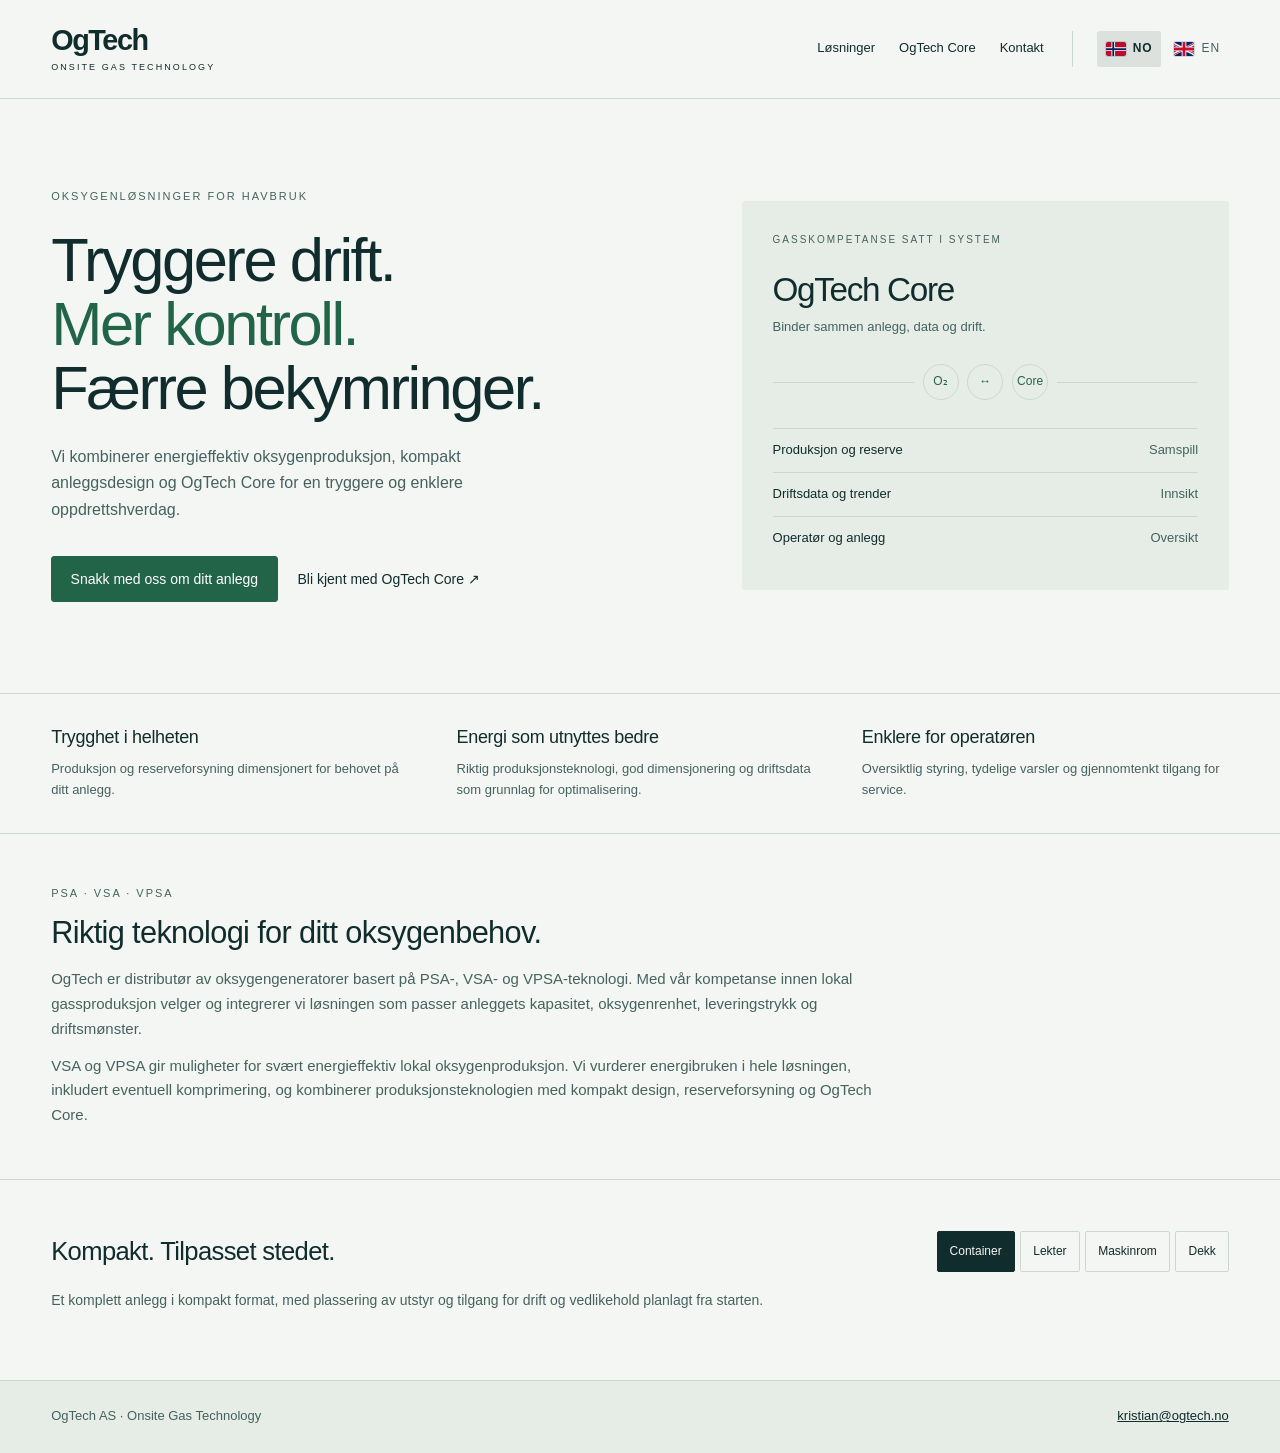
==== index.html @ 5bc32fa6 "Ferdig forside med norsk og engelsk versjon - Beholder kun forslaget «Trygg drift» og fjerner bla-fu" ====
<!DOCTYPE html>
<html lang="nb">
<head>
<meta charset="UTF-8">
<meta name="viewport" content="width=device-width, initial-scale=1">
<title>OgTech – Oksygenløsninger for havbruk</title>
<meta name="description" content="OgTech leverer energieffektiv oksygenproduksjon (PSA, VSA, VPSA), kompakte anlegg og OgTech Core for tryggere drift i havbruk.">
<link rel="alternate" hreflang="nb" href="https://ogtech.no/">
<link rel="alternate" hreflang="en" href="https://ogtech.no/en/">
<link rel="alternate" hreflang="x-default" href="https://ogtech.no/">
<link rel="icon" href="assets/favicon.svg" type="image/svg+xml">
<link rel="stylesheet" href="assets/style.css">
</head>
<body>
<header class="site-header">
 <div class="wrap">
  <a class="brand" href="index.html">OgTech<small>ONSITE GAS TECHNOLOGY</small></a>
  <div class="header-right">
   <nav class="menu" aria-label="Hovedmeny">
    <button type="button" class="menu-link" data-panel="solutions" aria-expanded="false">Løsninger</button>
    <button type="button" class="menu-link" data-panel="core" aria-expanded="false">OgTech Core</button>
    <button type="button" class="menu-link" data-panel="contact" aria-expanded="false">Kontakt</button>
   </nav>
   <nav class="lang" aria-label="Språk">
    <a href="index.html" hreflang="nb" lang="nb" aria-current="page" title="Norsk"><svg viewBox="0 0 22 16" preserveAspectRatio="none" aria-hidden="true"><rect width="22" height="16" fill="#ba0c2f"/><path d="M6 0h4v16H6zM0 6h22v4H0z" fill="#fff"/><path d="M7 0h2v16H7zM0 7h22v2H0z" fill="#00205b"/></svg>NO</a>
    <a href="en/index.html" hreflang="en" lang="en" title="English"><svg viewBox="0 0 60 30" preserveAspectRatio="xMidYMid slice" aria-hidden="true"><clipPath id="uk-t"><path d="M30 15h30v15zv15H0zH0V0zV0h30z"/></clipPath><path d="M0 0h60v30H0z" fill="#012169"/><path d="M0 0l60 30m0-30L0 30" stroke="#fff" stroke-width="6"/><path d="M0 0l60 30m0-30L0 30" clip-path="url(#uk-t)" stroke="#c8102e" stroke-width="4"/><path d="M30 0v30M0 15h60" stroke="#fff" stroke-width="10"/><path d="M30 0v30M0 15h60" stroke="#c8102e" stroke-width="6"/></svg>EN</a>
   </nav>
  </div>
 </div>
</header>

<section class="panel" id="panel-solutions" hidden aria-live="polite">
 <div class="wrap">
  <h2>Riktig teknologi. En gjennomtenkt helhet.</h2>
  <p>OgTech er distributør av oksygengeneratorer basert på PSA-, VSA- og VPSA-teknologi. Vi vurderer kapasitet, oksygenrenhet, leveringstrykk, driftsmønster og samlet energibruk for å finne riktig løsning. VSA og VPSA gir muligheter for svært energieffektiv lokal produksjon. Anlegget kan kombineres med flytende oksygen (LOX) for reserveforsyning og forbrukstopper.</p>
 </div>
</section>
<section class="panel" id="panel-core" hidden aria-live="polite">
 <div class="wrap">
  <h2>OgTech Core. Gasskompetanse satt i system.</h2>
  <p>OgTech Core utvikles for å samle styring, kommunikasjon og driftsdata i en oversiktlig løsning. Målet er bedre samspill i oksygensystemet, enklere operatørarbeid og et bedre grunnlag for å oppdage avvik og optimalisere driften.</p>
 </div>
</section>
<section class="panel" id="panel-contact" hidden aria-live="polite">
 <div class="wrap">
  <h2>La oss se på ditt anlegg.</h2>
  <p>Fortell oss om oksygenbehov, plassering og dagens løsning. Sammen finner vi et godt utgangspunkt for produksjon, styring og reserveforsyning.<br><a href="mailto:kristian@ogtech.no">kristian@ogtech.no</a></p>
 </div>
</section>

<main>
 <div class="wrap hero">
  <div>
   <p class="eyebrow">Oksygenløsninger for havbruk</p>
   <h1>Tryggere drift.<br><em>Mer kontroll.</em><br>Færre bekymringer.</h1>
   <p class="intro">Vi kombinerer energieffektiv oksygenproduksjon, kompakt anleggsdesign og OgTech Core for en tryggere og enklere oppdrettshverdag.</p>
   <div class="actions">
    <button type="button" class="btn-primary" data-panel="contact" aria-expanded="false">Snakk med oss om ditt anlegg</button>
    <button type="button" class="btn-secondary" data-panel="core" aria-expanded="false">Bli kjent med OgTech Core ↗</button>
   </div>
  </div>
  <div class="core" aria-label="Prinsippskisse av samspillet i OgTech Core">
   <p class="eyebrow">Gasskompetanse satt i system</p>
   <h2 class="core-name">OgTech Core</h2>
   <p class="core-sub">Binder sammen anlegg, data og drift.</p>
   <div class="connect" aria-hidden="true"><span>O₂</span><span>↔</span><span>Core</span></div>
   <ul class="core-list">
    <li><span>Produksjon og reserve</span><span>Samspill</span></li>
    <li><span>Driftsdata og trender</span><span>Innsikt</span></li>
    <li><span>Operatør og anlegg</span><span>Oversikt</span></li>
   </ul>
  </div>
 </div>

 <div class="principles">
  <div class="wrap">
   <section><h2>Trygghet i helheten</h2><p>Produksjon og reserveforsyning dimensjonert for behovet på ditt anlegg.</p></section>
   <section><h2>Energi som utnyttes bedre</h2><p>Riktig produksjonsteknologi, god dimensjonering og driftsdata som grunnlag for optimalisering.</p></section>
   <section><h2>Enklere for operatøren</h2><p>Oversiktlig styring, tydelige varsler og gjennomtenkt tilgang for service.</p></section>
  </div>
 </div>

 <section class="technology">
  <div class="wrap">
   <p class="eyebrow">PSA · VSA · VPSA</p>
   <h2>Riktig teknologi for ditt oksygenbehov.</h2>
   <p>OgTech er distributør av oksygengeneratorer basert på PSA-, VSA- og VPSA-teknologi. Med vår kompetanse innen lokal gassproduksjon velger og integrerer vi løsningen som passer anleggets kapasitet, oksygenrenhet, leveringstrykk og driftsmønster.</p>
   <p>VSA og VPSA gir muligheter for svært energieffektiv lokal oksygenproduksjon. Vi vurderer energibruken i hele løsningen, inkludert eventuell komprimering, og kombinerer produksjonsteknologien med kompakt design, reserveforsyning og OgTech Core.</p>
  </div>
 </section>

 <section class="install">
  <div class="wrap">
   <div class="install-head">
    <h2>Kompakt. Tilpasset stedet.</h2>
    <div class="install-nav" role="group" aria-label="Velg installasjon">
     <button type="button" class="choice" aria-pressed="true" data-install="container" data-text="Et komplett anlegg i kompakt format, med plassering av utstyr og tilgang for drift og vedlikehold planlagt fra starten.">Container</button>
     <button type="button" class="choice" aria-pressed="false" data-install="barge" data-text="Oksygenproduksjon og reserveforsyning tilpasset lekterens plass, øvrige systemer og praktiske driftsbehov.">Lekter</button>
     <button type="button" class="choice" aria-pressed="false" data-install="room" data-text="Et anlegg tilpasset maskinrommet, der utstyrsplassering, ventilasjon og servicetilgang inngår i designet.">Maskinrom</button>
     <button type="button" class="choice" aria-pressed="false" data-install="deck" data-text="Kompakt plassering på dekk, med utforming og beskyttelse tilpasset driftsmiljøet og behovet for enkel tilgang.">Dekk</button>
    </div>
   </div>
   <p class="install-copy" aria-live="polite">Et komplett anlegg i kompakt format, med plassering av utstyr og tilgang for drift og vedlikehold planlagt fra starten.</p>
  </div>
 </section>
</main>

<footer class="site-footer">
 <div class="wrap">
  <span>OgTech AS · Onsite Gas Technology</span>
  <a href="mailto:kristian@ogtech.no">kristian@ogtech.no</a>
 </div>
</footer>
<script src="assets/main.js"></script>
</body>
</html>
---- assets/style.css ----
:root{
  color-scheme:light dark;
  --paper:light-dark(#f4f6f3,#0d201f);
  --ink:light-dark(#102c2c,#e6efeb);
  --muted:light-dark(#45625f,#adc2bb);
  --line:light-dark(#cbd8d1,#38544e);
  --surface:light-dark(#e6ede7,#17312e);
  --accent:light-dark(#226448,#b6dba4);
  --on-accent:light-dark(#ffffff,#132819);
  --gutter:clamp(20px,4vw,56px);
  --max:1280px;
}
@media (min-width:1600px){html{font-size:17px}}
@media (min-width:2200px){html{font-size:18px}}

*{box-sizing:border-box}
html{-webkit-text-size-adjust:100%}
body{margin:0;background:var(--paper);color:var(--ink);font-family:Arial,Helvetica,sans-serif;line-height:1.6;overflow-x:hidden}
h1,h2,h3,p,ul{margin:0}
a{color:inherit}
button{font:inherit;cursor:pointer}
button:focus-visible,a:focus-visible{outline:2px solid #339cff;outline-offset:3px}
[hidden]{display:none!important}

.wrap{width:100%;max-width:var(--max);margin-inline:auto;padding-inline:var(--gutter)}

.eyebrow{font-size:.6875rem;text-transform:uppercase;letter-spacing:.125rem;color:var(--muted);line-height:1.6;margin-bottom:1.4rem}

/* Header */
.site-header{border-bottom:1px solid var(--line)}
.site-header .wrap{display:flex;align-items:center;justify-content:space-between;gap:1.5rem;padding-block:1.6rem}
.brand{font-size:1.8rem;font-weight:700;letter-spacing:-.09rem;line-height:1;text-decoration:none}
.brand small{display:block;font-size:.5625rem;letter-spacing:.13rem;font-weight:400;margin-top:.55rem;white-space:nowrap}
.header-right{display:flex;align-items:center;gap:1.75rem;flex-wrap:wrap}
.menu{display:flex;align-items:center;gap:1.5rem;flex-wrap:wrap}
.menu-link{border:0;background:transparent;color:var(--ink);font-size:.8125rem;padding:.5rem 0;min-height:44px}
.menu-link:hover,.menu-link[aria-expanded=true]{text-decoration:underline;text-underline-offset:5px}

.lang{display:flex;align-items:center;gap:.25rem;padding-left:1.5rem;border-left:1px solid var(--line)}
.lang a{display:flex;align-items:center;gap:.45rem;font-size:.75rem;letter-spacing:.06rem;text-decoration:none;padding:.4rem .55rem;border-radius:3px;min-height:36px;color:var(--muted)}
.lang a:hover{color:var(--ink);background:color-mix(in srgb,var(--ink) 8%,transparent)}
.lang a[aria-current=page]{color:var(--ink);font-weight:700;background:color-mix(in srgb,var(--ink) 10%,transparent)}
.lang svg{width:20px;height:14px;border-radius:2px;flex:none;box-shadow:0 0 0 1px color-mix(in srgb,var(--ink) 15%,transparent)}

/* Info panels opened from the menu */
.panel{background:var(--surface);border-bottom:1px solid var(--line)}
.panel .wrap{padding-block:1.75rem}
.panel h2{font-size:1.375rem;font-weight:500;letter-spacing:-.03rem;margin-bottom:.75rem}
.panel p{font-size:.9375rem;line-height:1.65;max-width:52rem;color:var(--muted)}
.panel a{color:var(--ink);font-weight:700}

/* Hero */
.hero{display:grid;grid-template-columns:1.3fr 1fr;gap:clamp(32px,4.5vw,72px);align-items:center;padding-block:clamp(40px,7vw,104px)}
h1{font-size:clamp(2.3rem,4.8vw,4rem);line-height:1.04;font-weight:500;letter-spacing:-.04em;margin-bottom:1.5rem}
h1 em{font-style:normal;color:var(--accent)}
.intro{font-size:1rem;line-height:1.65;max-width:32rem;color:var(--muted)}
.actions{display:flex;gap:1.25rem;align-items:center;flex-wrap:wrap;margin-top:2rem}
.btn-primary{border:1px solid var(--accent);background:var(--accent);color:var(--on-accent);font-size:.875rem;padding:.8rem 1.15rem;border-radius:3px;line-height:1.35;min-height:44px}
.btn-primary:hover{filter:brightness(.93)}
.btn-secondary{background:transparent;color:var(--ink);border:0;padding:.8rem 0;font-size:.875rem;min-height:44px;text-align:left}
.btn-secondary:hover{text-decoration:underline;text-underline-offset:5px}

.core{background:var(--surface);padding:clamp(22px,2.4vw,36px);border-radius:3px;min-width:0}
.core .eyebrow{font-size:.625rem;margin-bottom:1.5rem}
.core-name{font-size:clamp(1.75rem,2.6vw,2.4rem);letter-spacing:-.04em;font-weight:500;line-height:1.1;margin-bottom:.5rem}
.core-sub{font-size:.8125rem;color:var(--muted);line-height:1.5}
.connect{display:flex;align-items:center;gap:.55rem;margin:1.75rem 0;color:var(--accent)}
.connect::before,.connect::after{content:"";height:1px;background:var(--line);flex:1}
.connect span{font-size:.75rem;border:1px solid var(--line);border-radius:50%;width:2.25rem;height:2.25rem;display:grid;place-items:center}
.core-list{padding:0;list-style:none}
.core-list li{display:flex;gap:.75rem;justify-content:space-between;padding:.75rem 0;font-size:.8125rem;border-top:1px solid var(--line);line-height:1.45}
.core-list li span:last-child{color:var(--muted);text-align:right}

/* Principles */
.principles{border-block:1px solid var(--line)}
.principles .wrap{display:grid;grid-template-columns:repeat(3,1fr);gap:clamp(20px,3vw,48px);padding-block:2rem}
.principles h2{font-size:1.125rem;font-weight:500;line-height:1.25;margin-bottom:.6rem;letter-spacing:-.02rem}
.principles p{font-size:.8125rem;line-height:1.65;color:var(--muted)}

/* Technology */
.technology{border-bottom:1px solid var(--line)}
.technology .wrap{padding-block:clamp(28px,4vw,56px)}
.technology .eyebrow{margin-bottom:.75rem}
.technology h2{font-size:clamp(1.5rem,2.4vw,2rem);line-height:1.2;font-weight:500;letter-spacing:-.04rem;margin-bottom:1rem}
.technology p:not(.eyebrow){font-size:.9375rem;line-height:1.65;color:var(--muted);max-width:52rem;margin-bottom:.75rem}
.technology p:last-child{margin-bottom:0}

/* Installation */
.install .wrap{padding-block:clamp(28px,4vw,56px)}
.install-head{display:flex;justify-content:space-between;gap:1.1rem;align-items:center;flex-wrap:wrap;margin-bottom:1.1rem}
.install h2{font-size:clamp(1.375rem,2vw,1.75rem);letter-spacing:-.04rem;font-weight:500;line-height:1.2}
.install-nav{display:flex;gap:.35rem;flex-wrap:wrap}
.choice{font-size:.75rem;padding:.6rem .75rem;border:1px solid var(--line);border-radius:2px;background:transparent;color:var(--ink)}
.choice:hover{border-color:var(--ink)}
.choice[aria-pressed=true]{background:var(--ink);color:var(--paper);border-color:var(--ink)}
.install-copy{font-size:.875rem;color:var(--muted);line-height:1.6;max-width:46rem;min-height:2.8em}

/* Footer */
.site-footer{border-top:1px solid var(--line);background:var(--surface)}
.site-footer .wrap{display:flex;justify-content:space-between;gap:1rem;flex-wrap:wrap;padding-block:1.6rem;font-size:.8125rem;color:var(--muted)}
.site-footer a{color:var(--ink)}

@media (max-width:960px){
  .hero{grid-template-columns:1fr}
  .core{max-width:36rem}
}
@media (max-width:720px){
  .site-header .wrap{flex-direction:column;align-items:flex-start;gap:1rem;padding-block:1.4rem}
  .header-right{width:100%;justify-content:space-between;gap:.75rem}
  .menu{gap:1.1rem}
  .lang{padding-left:0;border-left:0;margin-left:-.55rem}
  .principles .wrap{grid-template-columns:1fr;gap:1.25rem}
  h1{letter-spacing:-.03em}
}
@media (pointer:coarse){.choice{min-height:44px}}
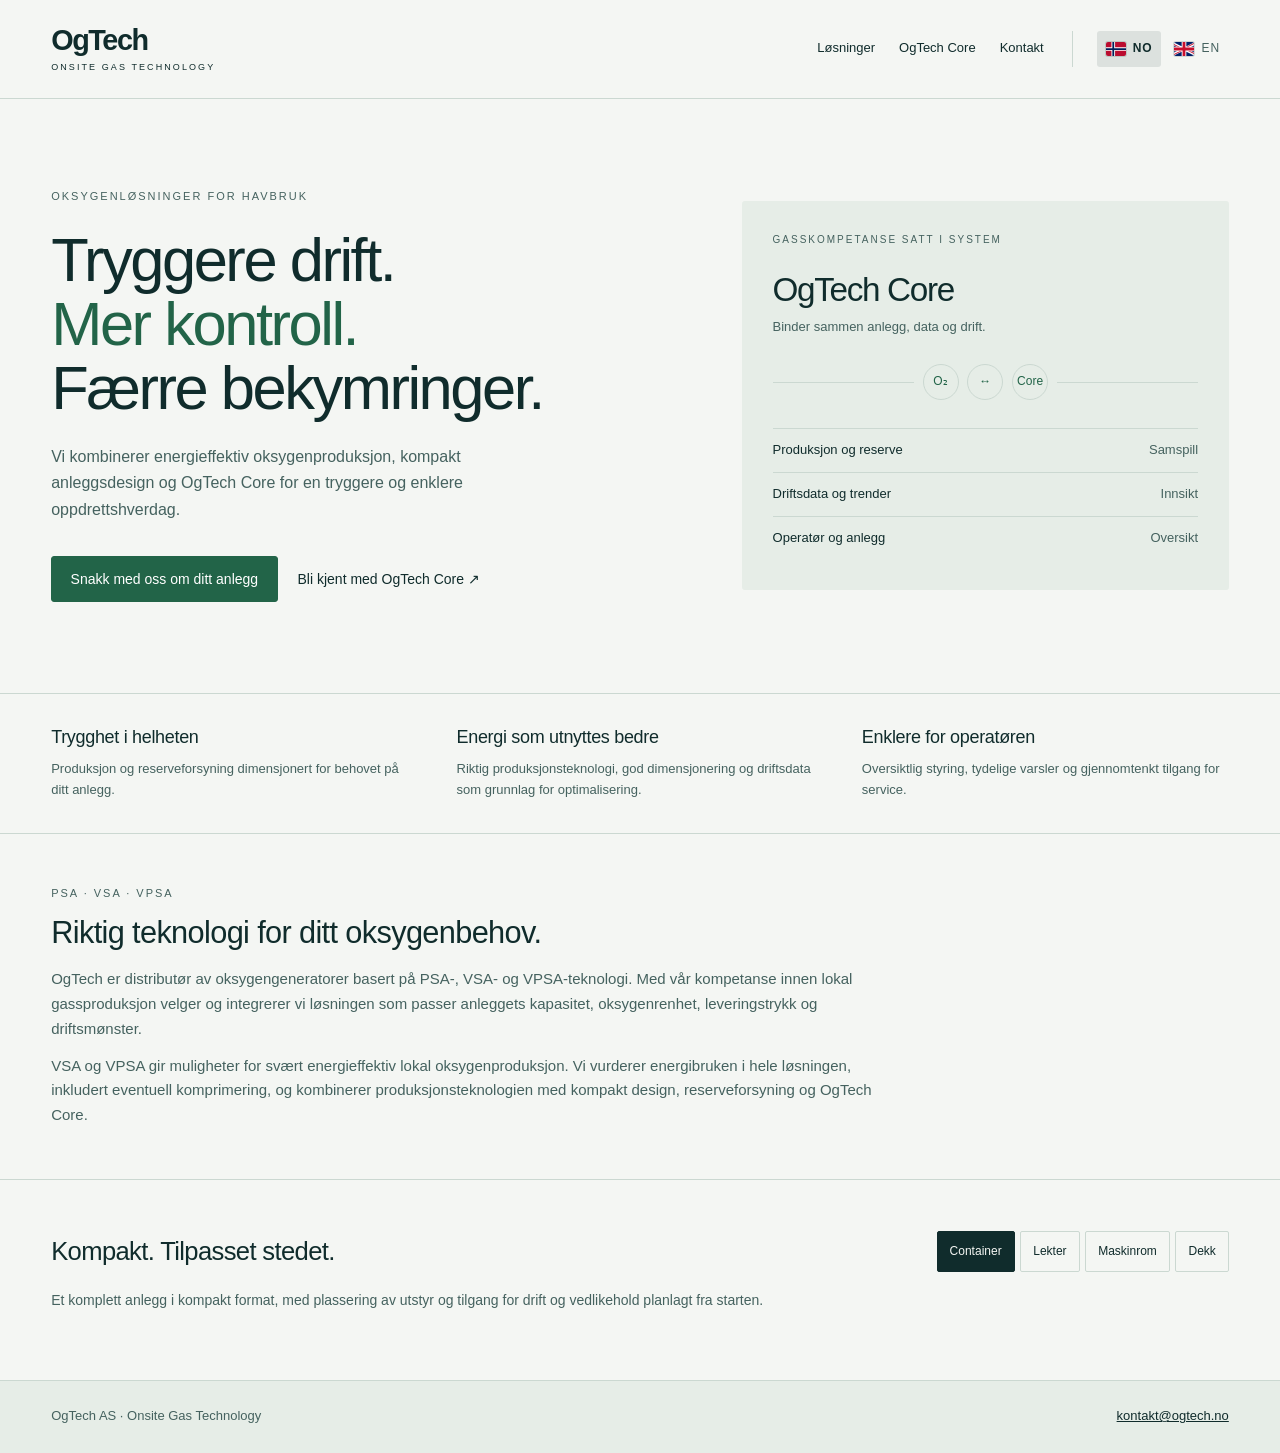
==== commit b9786751: "Bruk kontakt@ og contact@ som kontaktadresse Norsk side viser kontakt@ogtech.no, engelsk side contac" ====
--- a/index.html
+++ b/index.html
@@ -4,10 +4,8 @@
 <meta charset="UTF-8">
 <meta name="viewport" content="width=device-width, initial-scale=1">
 <title>OgTech – Oksygenløsninger for havbruk</title>
+<meta name="robots" content="noindex">
 <meta name="description" content="OgTech leverer energieffektiv oksygenproduksjon (PSA, VSA, VPSA), kompakte anlegg og OgTech Core for tryggere drift i havbruk.">
-<link rel="alternate" hreflang="nb" href="https://ogtech.no/">
-<link rel="alternate" hreflang="en" href="https://ogtech.no/en/">
-<link rel="alternate" hreflang="x-default" href="https://ogtech.no/">
 <link rel="icon" href="assets/favicon.svg" type="image/svg+xml">
 <link rel="stylesheet" href="assets/style.css">
 </head>
@@ -44,7 +42,7 @@
 <section class="panel" id="panel-contact" hidden aria-live="polite">
  <div class="wrap">
   <h2>La oss se på ditt anlegg.</h2>
-  <p>Fortell oss om oksygenbehov, plassering og dagens løsning. Sammen finner vi et godt utgangspunkt for produksjon, styring og reserveforsyning.<br><a href="mailto:kristian@ogtech.no">kristian@ogtech.no</a></p>
+  <p>Fortell oss om oksygenbehov, plassering og dagens løsning. Sammen finner vi et godt utgangspunkt for produksjon, styring og reserveforsyning.<br><a href="mailto:kontakt@ogtech.no">kontakt@ogtech.no</a></p>
  </div>
 </section>
 
@@ -108,7 +106,7 @@
 <footer class="site-footer">
  <div class="wrap">
   <span>OgTech AS · Onsite Gas Technology</span>
-  <a href="mailto:kristian@ogtech.no">kristian@ogtech.no</a>
+  <a href="mailto:kontakt@ogtech.no">kontakt@ogtech.no</a>
  </div>
 </footer>
 <script src="assets/main.js"></script>
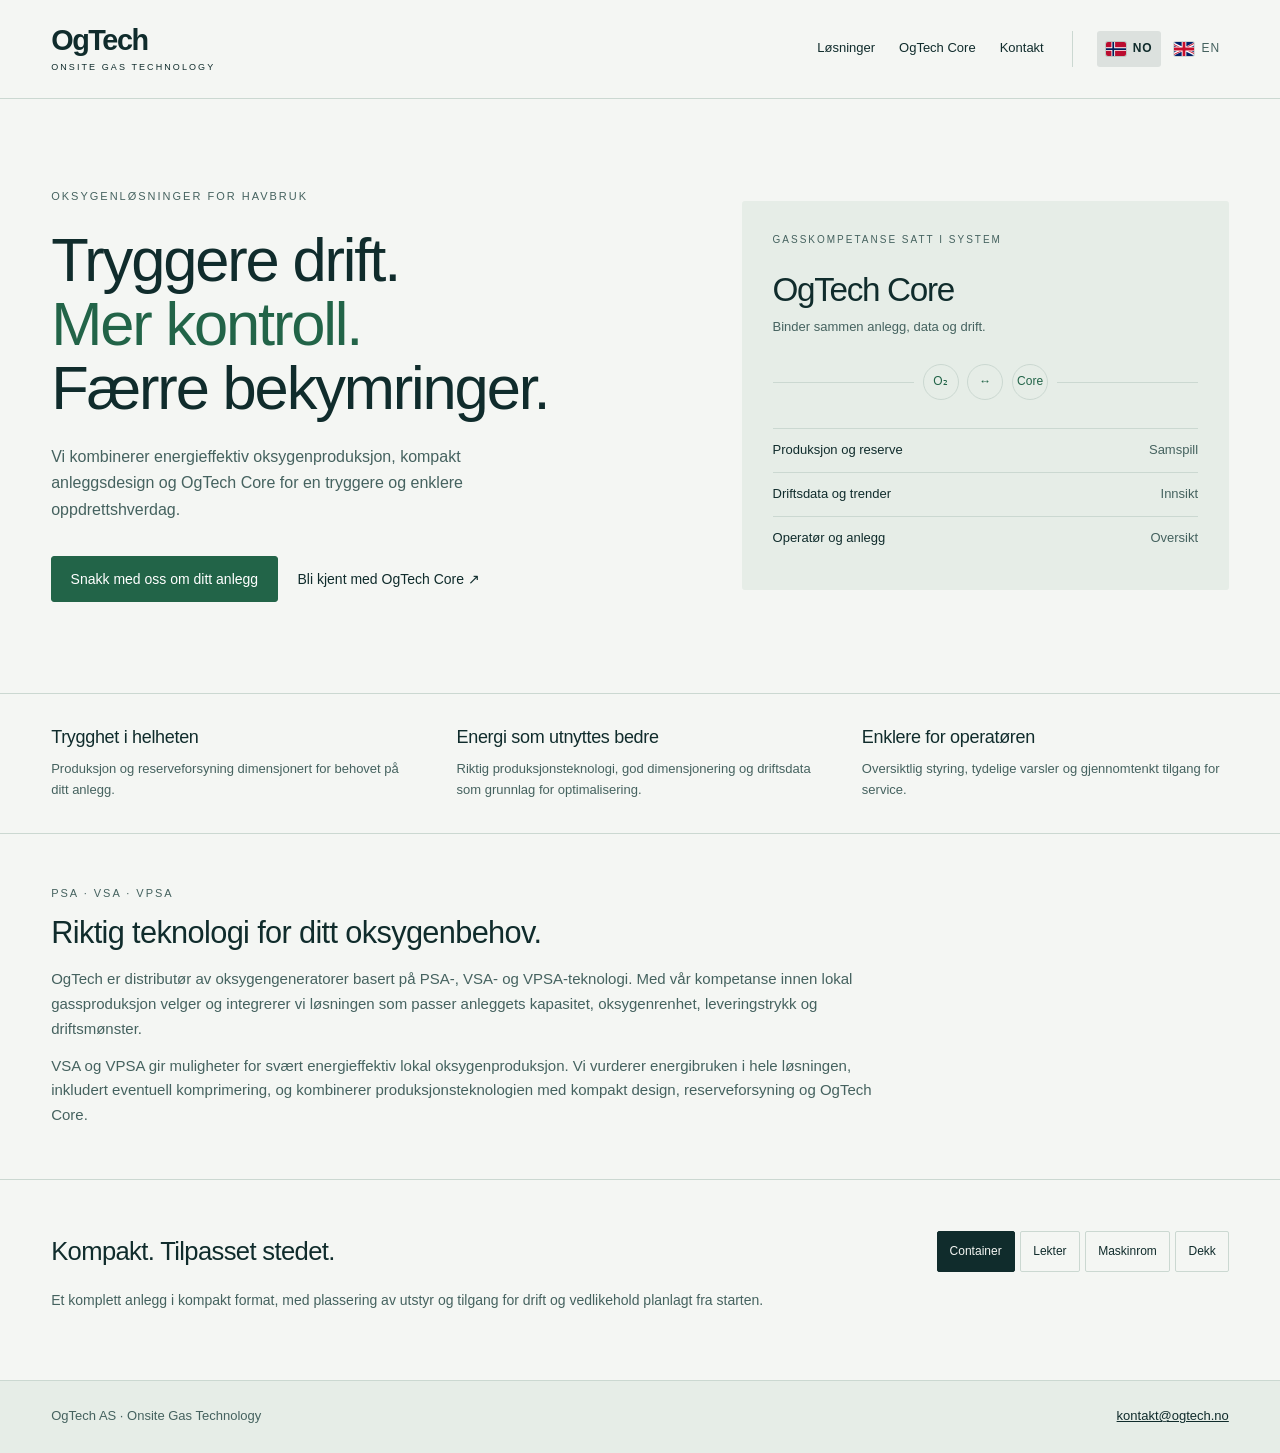
==== commit efe161d9: "Bytt til fonten Schibsted Grotesk Erstatter Arial med Schibsted Grotesk, en norsk grotesk tegnet for" ====
--- a/index.html
+++ b/index.html
@@ -7,6 +7,7 @@
 <meta name="robots" content="noindex">
 <meta name="description" content="OgTech leverer energieffektiv oksygenproduksjon (PSA, VSA, VPSA), kompakte anlegg og OgTech Core for tryggere drift i havbruk.">
 <link rel="icon" href="assets/favicon.svg" type="image/svg+xml">
+<link rel="preload" href="assets/fonts/schibsted-grotesk-latin-wght-normal.woff2" as="font" type="font/woff2" crossorigin>
 <link rel="stylesheet" href="assets/style.css">
 </head>
 <body>
--- a/assets/style.css
+++ b/assets/style.css
@@ -1,3 +1,7 @@
+/* Schibsted Grotesk (SIL OFL 1.1), self-hosted – see assets/fonts/OFL.txt */
+@font-face{font-family:"Schibsted Grotesk";font-style:normal;font-weight:400 900;font-display:swap;src:url(fonts/schibsted-grotesk-latin-wght-normal.woff2) format("woff2");unicode-range:U+0000-00FF,U+0131,U+0152-0153,U+02BB-02BC,U+02C6,U+02DA,U+02DC,U+0304,U+0308,U+0329,U+2000-206F,U+20AC,U+2122,U+2191,U+2193,U+2212,U+2215,U+FEFF,U+FFFD}
+@font-face{font-family:"Schibsted Grotesk";font-style:normal;font-weight:400 900;font-display:swap;src:url(fonts/schibsted-grotesk-latin-ext-wght-normal.woff2) format("woff2");unicode-range:U+0100-02BA,U+02BD-02C5,U+02C7-02CC,U+02CE-02D7,U+02DD-02FF,U+0304,U+0308,U+0329,U+1D00-1DBF,U+1E00-1E9F,U+1EF2-1EFF,U+2020,U+20A0-20AB,U+20AD-20C0,U+2113,U+2C60-2C7F,U+A720-A7FF}
+
 :root{
   color-scheme:light dark;
   --paper:light-dark(#f4f6f3,#0d201f);
@@ -15,7 +19,7 @@
 
 *{box-sizing:border-box}
 html{-webkit-text-size-adjust:100%}
-body{margin:0;background:var(--paper);color:var(--ink);font-family:Arial,Helvetica,sans-serif;line-height:1.6;overflow-x:hidden}
+body{margin:0;background:var(--paper);color:var(--ink);font-family:"Schibsted Grotesk",Arial,Helvetica,sans-serif;line-height:1.6;overflow-x:hidden}
 h1,h2,h3,p,ul{margin:0}
 a{color:inherit}
 button{font:inherit;cursor:pointer}
@@ -51,7 +55,7 @@
 
 /* Hero */
 .hero{display:grid;grid-template-columns:1.3fr 1fr;gap:clamp(32px,4.5vw,72px);align-items:center;padding-block:clamp(40px,7vw,104px)}
-h1{font-size:clamp(2.3rem,4.8vw,4rem);line-height:1.04;font-weight:500;letter-spacing:-.04em;margin-bottom:1.5rem}
+h1{font-size:clamp(2.3rem,4.8vw,4rem);line-height:1.04;font-weight:500;letter-spacing:-.035em;margin-bottom:1.5rem}
 h1 em{font-style:normal;color:var(--accent)}
 .intro{font-size:1rem;line-height:1.65;max-width:32rem;color:var(--muted)}
 .actions{display:flex;gap:1.25rem;align-items:center;flex-wrap:wrap;margin-top:2rem}
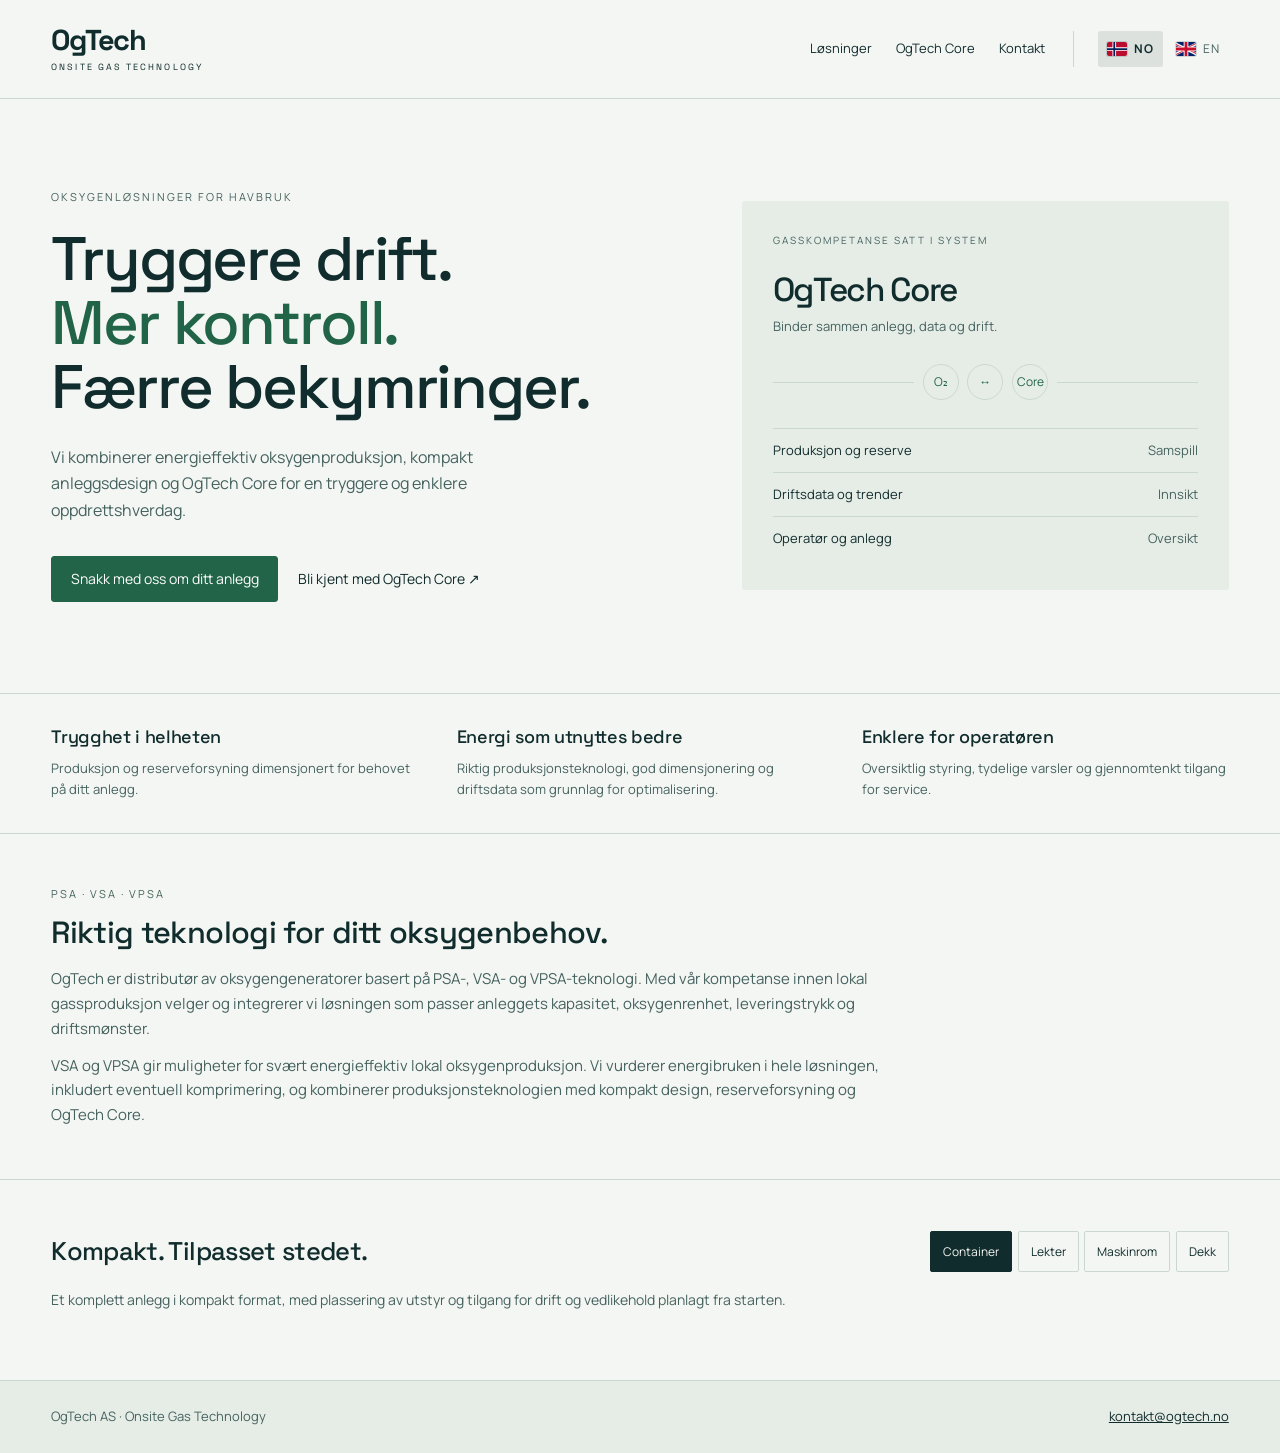
==== commit 553a252b: "Bruk Manrope og Space Grotesk Samme fonter som i det andre prosjektet: Manrope til brødtekst, knappe" ====
--- a/index.html
+++ b/index.html
@@ -7,7 +7,8 @@
 <meta name="robots" content="noindex">
 <meta name="description" content="OgTech leverer energieffektiv oksygenproduksjon (PSA, VSA, VPSA), kompakte anlegg og OgTech Core for tryggere drift i havbruk.">
 <link rel="icon" href="assets/favicon.svg" type="image/svg+xml">
-<link rel="preload" href="assets/fonts/schibsted-grotesk-latin-wght-normal.woff2" as="font" type="font/woff2" crossorigin>
+<link rel="preload" href="assets/fonts/manrope-latin-wght-normal.woff2" as="font" type="font/woff2" crossorigin>
+<link rel="preload" href="assets/fonts/space-grotesk-latin-wght-normal.woff2" as="font" type="font/woff2" crossorigin>
 <link rel="stylesheet" href="assets/style.css">
 </head>
 <body>
--- a/assets/style.css
+++ b/assets/style.css
@@ -1,6 +1,9 @@
-/* Schibsted Grotesk (SIL OFL 1.1), self-hosted – see assets/fonts/OFL.txt */
-@font-face{font-family:"Schibsted Grotesk";font-style:normal;font-weight:400 900;font-display:swap;src:url(fonts/schibsted-grotesk-latin-wght-normal.woff2) format("woff2");unicode-range:U+0000-00FF,U+0131,U+0152-0153,U+02BB-02BC,U+02C6,U+02DA,U+02DC,U+0304,U+0308,U+0329,U+2000-206F,U+20AC,U+2122,U+2191,U+2193,U+2212,U+2215,U+FEFF,U+FFFD}
-@font-face{font-family:"Schibsted Grotesk";font-style:normal;font-weight:400 900;font-display:swap;src:url(fonts/schibsted-grotesk-latin-ext-wght-normal.woff2) format("woff2");unicode-range:U+0100-02BA,U+02BD-02C5,U+02C7-02CC,U+02CE-02D7,U+02DD-02FF,U+0304,U+0308,U+0329,U+1D00-1DBF,U+1E00-1E9F,U+1EF2-1EFF,U+2020,U+20A0-20AB,U+20AD-20C0,U+2113,U+2C60-2C7F,U+A720-A7FF}
+/* Fonts (SIL OFL 1.1), self-hosted – see assets/fonts/OFL-*.txt
+   Manrope: body text, buttons, menus. Space Grotesk: headings and large numbers. */
+@font-face{font-family:"Manrope";font-style:normal;font-weight:200 800;font-display:swap;src:url(fonts/manrope-latin-wght-normal.woff2) format("woff2");unicode-range:U+0000-00FF,U+0131,U+0152-0153,U+02BB-02BC,U+02C6,U+02DA,U+02DC,U+0304,U+0308,U+0329,U+2000-206F,U+20AC,U+2122,U+2191,U+2193,U+2212,U+2215,U+FEFF,U+FFFD}
+@font-face{font-family:"Manrope";font-style:normal;font-weight:200 800;font-display:swap;src:url(fonts/manrope-latin-ext-wght-normal.woff2) format("woff2");unicode-range:U+0100-02BA,U+02BD-02C5,U+02C7-02CC,U+02CE-02D7,U+02DD-02FF,U+0304,U+0308,U+0329,U+1D00-1DBF,U+1E00-1E9F,U+1EF2-1EFF,U+2020,U+20A0-20AB,U+20AD-20C0,U+2113,U+2C60-2C7F,U+A720-A7FF}
+@font-face{font-family:"Space Grotesk";font-style:normal;font-weight:300 700;font-display:swap;src:url(fonts/space-grotesk-latin-wght-normal.woff2) format("woff2");unicode-range:U+0000-00FF,U+0131,U+0152-0153,U+02BB-02BC,U+02C6,U+02DA,U+02DC,U+0304,U+0308,U+0329,U+2000-206F,U+20AC,U+2122,U+2191,U+2193,U+2212,U+2215,U+FEFF,U+FFFD}
+@font-face{font-family:"Space Grotesk";font-style:normal;font-weight:300 700;font-display:swap;src:url(fonts/space-grotesk-latin-ext-wght-normal.woff2) format("woff2");unicode-range:U+0100-02BA,U+02BD-02C5,U+02C7-02CC,U+02CE-02D7,U+02DD-02FF,U+0304,U+0308,U+0329,U+1D00-1DBF,U+1E00-1E9F,U+1EF2-1EFF,U+2020,U+20A0-20AB,U+20AD-20C0,U+2113,U+2C60-2C7F,U+A720-A7FF}
 
 :root{
   color-scheme:light dark;
@@ -13,14 +16,17 @@
   --on-accent:light-dark(#ffffff,#132819);
   --gutter:clamp(20px,4vw,56px);
   --max:1280px;
+  --font-body:"Manrope",Arial,Helvetica,sans-serif;
+  --font-heading:"Space Grotesk",Arial,Helvetica,sans-serif;
 }
 @media (min-width:1600px){html{font-size:17px}}
 @media (min-width:2200px){html{font-size:18px}}
 
 *{box-sizing:border-box}
 html{-webkit-text-size-adjust:100%}
-body{margin:0;background:var(--paper);color:var(--ink);font-family:"Schibsted Grotesk",Arial,Helvetica,sans-serif;line-height:1.6;overflow-x:hidden}
+body{margin:0;background:var(--paper);color:var(--ink);font-family:var(--font-body);line-height:1.6;overflow-x:hidden}
 h1,h2,h3,p,ul{margin:0}
+h1,h2,h3,.brand{font-family:var(--font-heading)}
 a{color:inherit}
 button{font:inherit;cursor:pointer}
 button:focus-visible,a:focus-visible{outline:2px solid #339cff;outline-offset:3px}
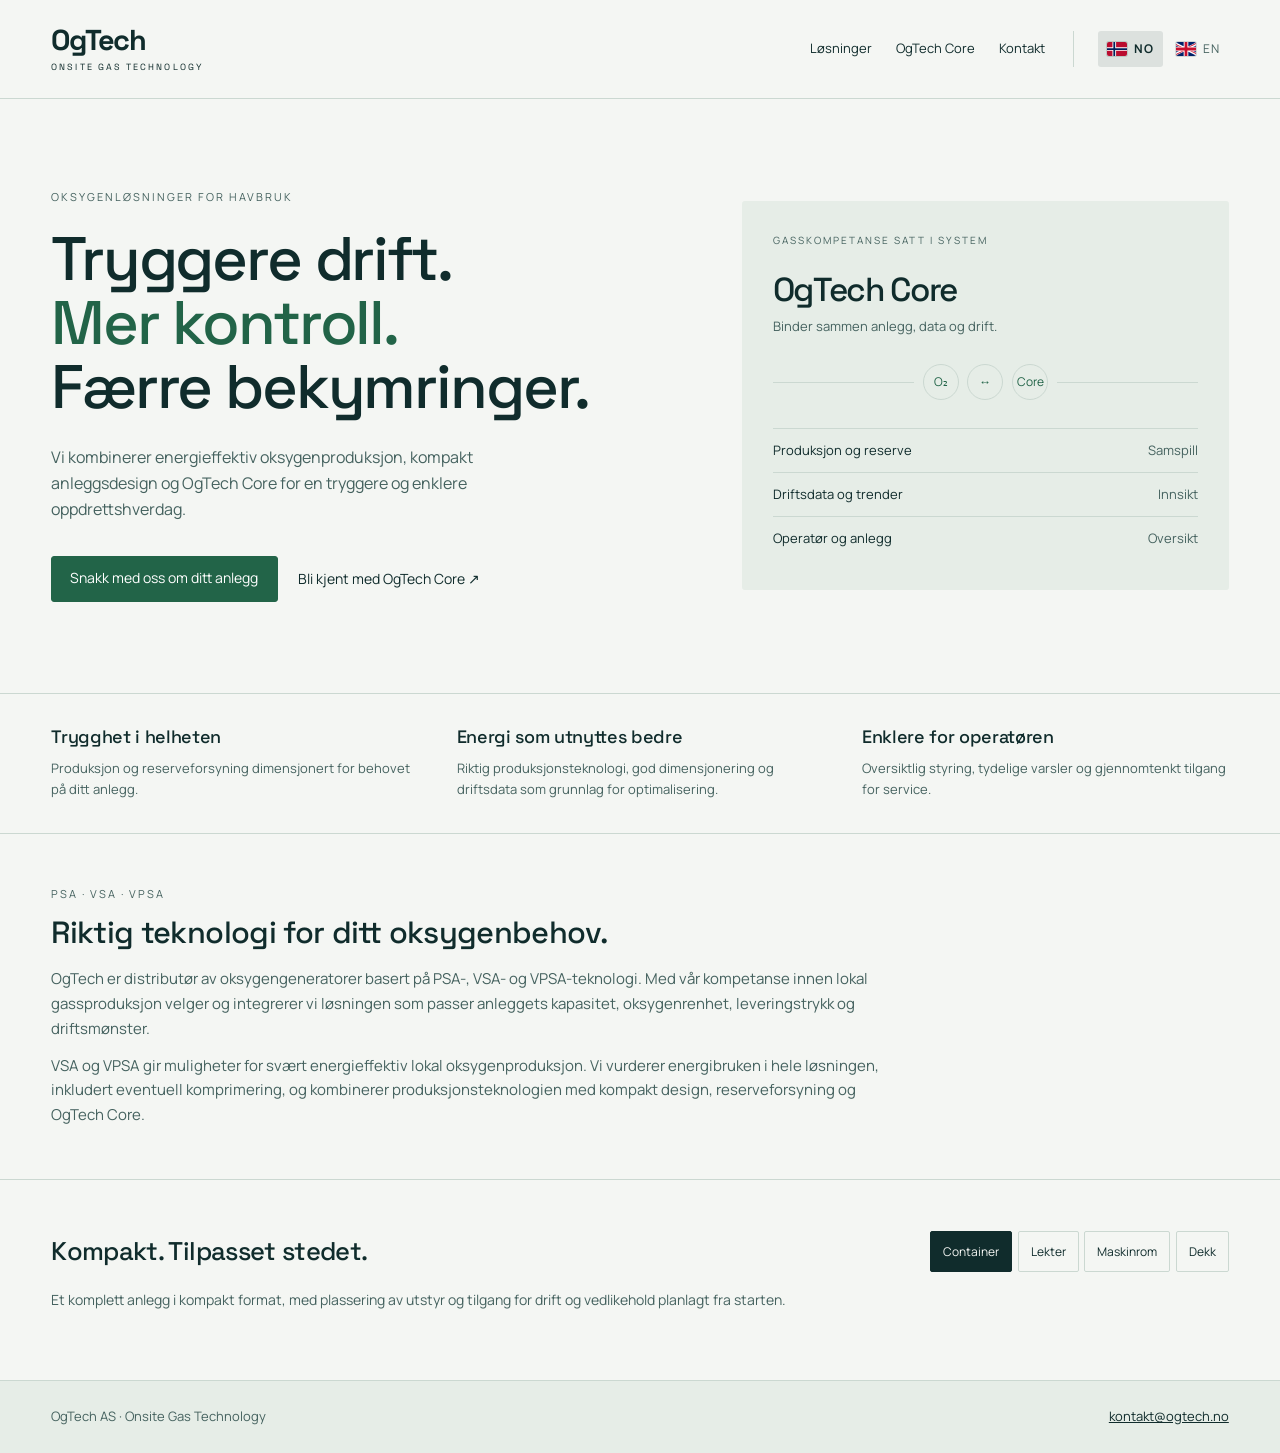
==== commit 0223c50a: "Hold «Færre bekymringer.» på én linje Overskriftens skriftstørrelse følger nå bredden på tekstkolonn" ====
--- a/index.html
+++ b/index.html
@@ -50,7 +50,7 @@
 
 <main>
  <div class="wrap hero">
-  <div>
+  <div class="hero-text">
    <p class="eyebrow">Oksygenløsninger for havbruk</p>
    <h1>Tryggere drift.<br><em>Mer kontroll.</em><br>Færre bekymringer.</h1>
    <p class="intro">Vi kombinerer energieffektiv oksygenproduksjon, kompakt anleggsdesign og OgTech Core for en tryggere og enklere oppdrettshverdag.</p>
--- a/assets/style.css
+++ b/assets/style.css
@@ -61,7 +61,9 @@
 
 /* Hero */
 .hero{display:grid;grid-template-columns:1.3fr 1fr;gap:clamp(32px,4.5vw,72px);align-items:center;padding-block:clamp(40px,7vw,104px)}
-h1{font-size:clamp(2.3rem,4.8vw,4rem);line-height:1.04;font-weight:500;letter-spacing:-.035em;margin-bottom:1.5rem}
+/* Font size follows the text column so each headline line («Færre bekymringer.») fits on one line */
+.hero-text{container-type:inline-size;min-width:0}
+h1{font-size:min(clamp(2.3rem,4.8vw,4rem),10.4cqi);line-height:1.04;font-weight:500;letter-spacing:-.035em;margin-bottom:1.5rem}
 h1 em{font-style:normal;color:var(--accent)}
 .intro{font-size:1rem;line-height:1.65;max-width:32rem;color:var(--muted)}
 .actions{display:flex;gap:1.25rem;align-items:center;flex-wrap:wrap;margin-top:2rem}
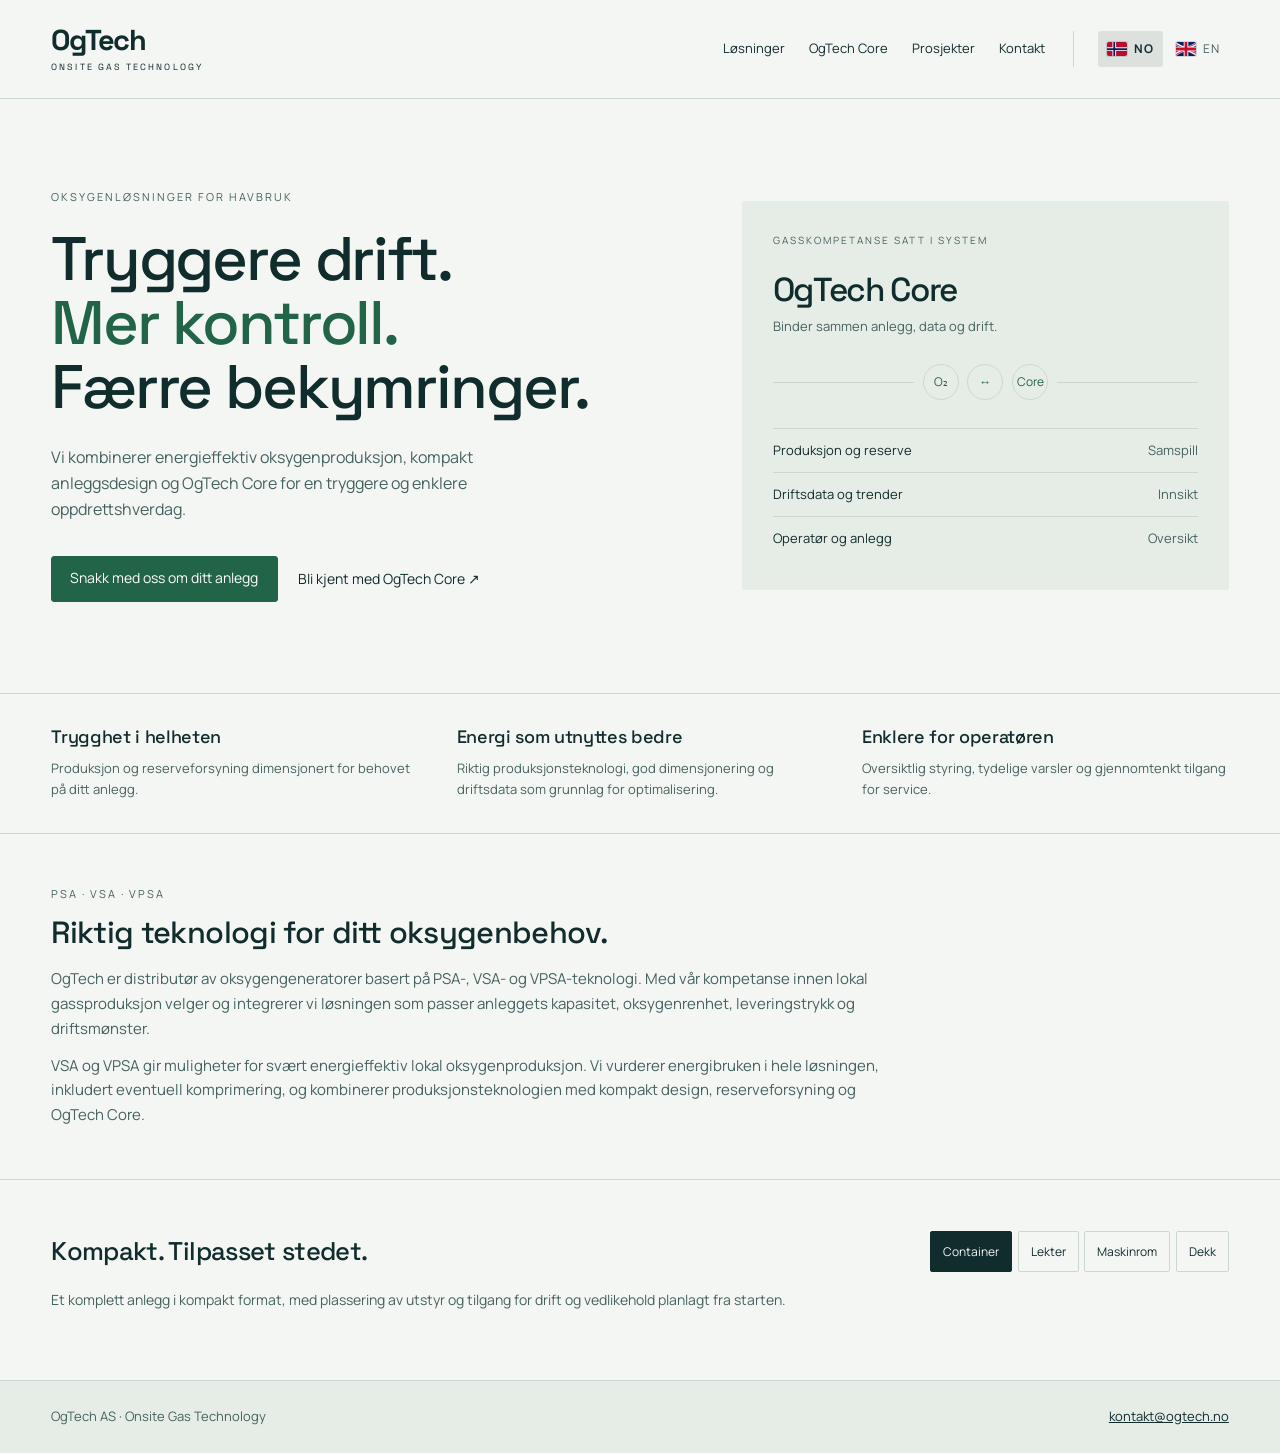
==== commit cd23493d: "Legg til Prosjekter-side med leveransen til Erko - Ny side prosjekter/index.html (norsk) og en/proje" ====
--- a/index.html
+++ b/index.html
@@ -19,6 +19,7 @@
    <nav class="menu" aria-label="Hovedmeny">
     <button type="button" class="menu-link" data-panel="solutions" aria-expanded="false">Løsninger</button>
     <button type="button" class="menu-link" data-panel="core" aria-expanded="false">OgTech Core</button>
+    <a class="menu-link" href="prosjekter/index.html">Prosjekter</a>
     <button type="button" class="menu-link" data-panel="contact" aria-expanded="false">Kontakt</button>
    </nav>
    <nav class="lang" aria-label="Språk">
--- a/assets/style.css
+++ b/assets/style.css
@@ -43,8 +43,8 @@
 .brand small{display:block;font-size:.5625rem;letter-spacing:.13rem;font-weight:400;margin-top:.55rem;white-space:nowrap}
 .header-right{display:flex;align-items:center;gap:1.75rem;flex-wrap:wrap}
 .menu{display:flex;align-items:center;gap:1.5rem;flex-wrap:wrap}
-.menu-link{border:0;background:transparent;color:var(--ink);font-size:.8125rem;padding:.5rem 0;min-height:44px}
-.menu-link:hover,.menu-link[aria-expanded=true]{text-decoration:underline;text-underline-offset:5px}
+.menu-link{display:inline-flex;align-items:center;border:0;background:transparent;color:var(--ink);font-size:.8125rem;padding:.5rem 0;min-height:44px;text-decoration:none}
+.menu-link:hover,.menu-link[aria-expanded=true],.menu-link[aria-current=page]{text-decoration:underline;text-underline-offset:5px}
 
 .lang{display:flex;align-items:center;gap:.25rem;padding-left:1.5rem;border-left:1px solid var(--line)}
 .lang a{display:flex;align-items:center;gap:.45rem;font-size:.75rem;letter-spacing:.06rem;text-decoration:none;padding:.4rem .55rem;border-radius:3px;min-height:36px;color:var(--muted)}
@@ -107,6 +107,29 @@
 .choice[aria-pressed=true]{background:var(--ink);color:var(--paper);border-color:var(--ink)}
 .install-copy{font-size:.875rem;color:var(--muted);line-height:1.6;max-width:46rem;min-height:2.8em}
 
+/* Projects page */
+.page-hero{padding-block:clamp(36px,5vw,80px) clamp(24px,3vw,48px)}
+.page-hero .intro{margin-top:-.25rem}
+.project{border-top:1px solid var(--line)}
+.project .wrap{display:grid;grid-template-columns:minmax(0,5fr) minmax(0,7fr);gap:clamp(24px,4vw,64px);align-items:start;padding-block:clamp(32px,5vw,72px)}
+.project figure{margin:0}
+.project img{display:block;width:100%;height:auto;border-radius:3px;background:var(--surface)}
+.tags{display:flex;gap:.4rem;flex-wrap:wrap;margin-bottom:1.1rem}
+.tag{display:inline-flex;align-items:center;gap:.4rem;font-size:.6875rem;letter-spacing:.08rem;text-transform:uppercase;padding:.3rem .6rem;border:1px solid var(--line);border-radius:2px;color:var(--muted)}
+.tag-live{border-color:var(--accent);color:var(--accent)}
+.tag-live::before{content:"";width:.45rem;height:.45rem;border-radius:50%;background:currentColor}
+.project h2{font-size:clamp(1.6rem,2.8vw,2.4rem);font-weight:500;letter-spacing:-.03em;line-height:1.1;margin-bottom:1rem}
+.project p{font-size:.9375rem;line-height:1.65;color:var(--muted);max-width:40rem;margin-bottom:.75rem}
+.project .lead{font-size:1.0625rem;color:var(--ink)}
+.facts{display:grid;grid-template-columns:repeat(2,minmax(0,1fr));column-gap:2rem;margin:1.75rem 0 0;border-top:1px solid var(--line);max-width:40rem}
+.facts div{padding:.75rem 0;border-bottom:1px solid var(--line)}
+.facts dt{font-size:.6875rem;letter-spacing:.1rem;text-transform:uppercase;color:var(--muted)}
+.facts dd{margin:.15rem 0 0;font-size:.9375rem}
+.cta{border-top:1px solid var(--line);background:var(--surface)}
+.cta .wrap{display:flex;justify-content:space-between;align-items:center;gap:1rem 2rem;flex-wrap:wrap;padding-block:2.25rem}
+.cta h2{font-size:clamp(1.25rem,2vw,1.6rem);font-weight:500;letter-spacing:-.02em}
+a.btn-primary{display:inline-flex;align-items:center;text-decoration:none}
+
 /* Footer */
 .site-footer{border-top:1px solid var(--line);background:var(--surface)}
 .site-footer .wrap{display:flex;justify-content:space-between;gap:1rem;flex-wrap:wrap;padding-block:1.6rem;font-size:.8125rem;color:var(--muted)}
@@ -124,4 +147,9 @@
   .principles .wrap{grid-template-columns:1fr;gap:1.25rem}
   h1{letter-spacing:-.03em}
 }
+@media (max-width:860px){
+  .project .wrap{grid-template-columns:1fr}
+  .project figure{max-width:34rem}
+}
+@media (max-width:520px){.facts{grid-template-columns:1fr}}
 @media (pointer:coarse){.choice{min-height:44px}}
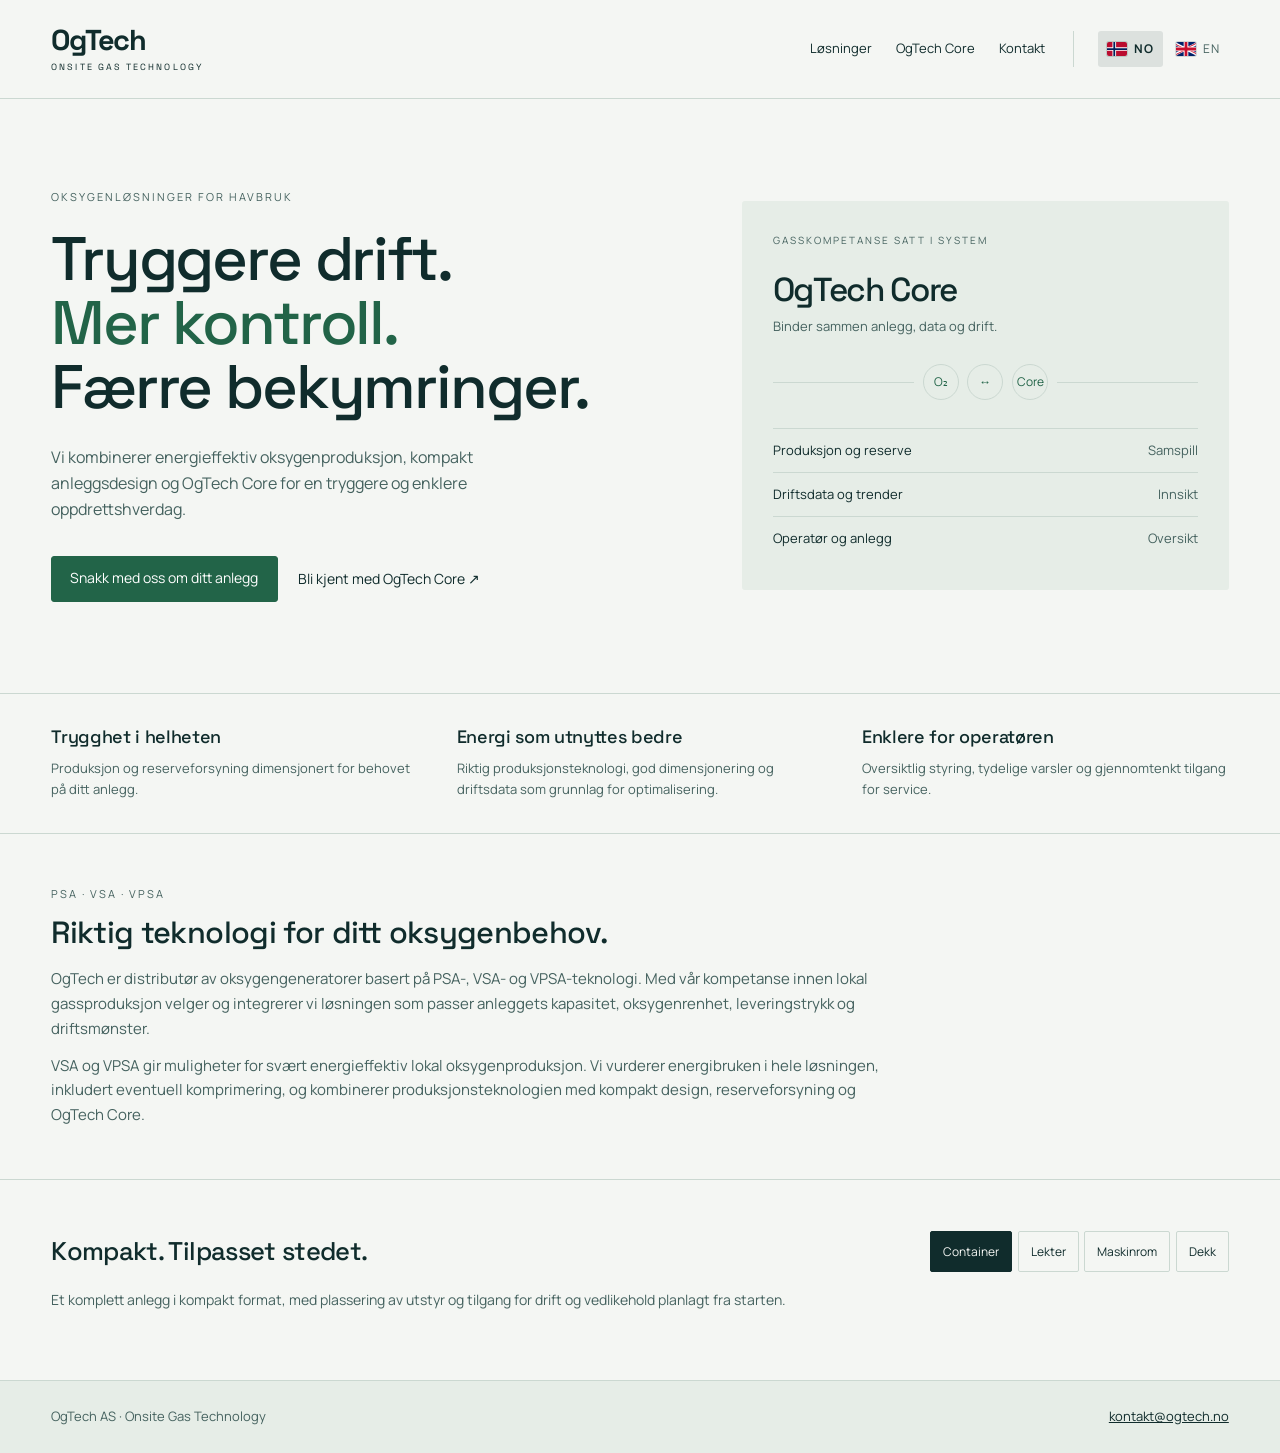
==== commit a9a0f871: "Fjern Prosjekter-siden foreløpig Fjerner prosjekter/ og en/projects/, Erko-bildene, menylenkene og t" ====
--- a/index.html
+++ b/index.html
@@ -19,7 +19,6 @@
    <nav class="menu" aria-label="Hovedmeny">
     <button type="button" class="menu-link" data-panel="solutions" aria-expanded="false">Løsninger</button>
     <button type="button" class="menu-link" data-panel="core" aria-expanded="false">OgTech Core</button>
-    <a class="menu-link" href="prosjekter/index.html">Prosjekter</a>
     <button type="button" class="menu-link" data-panel="contact" aria-expanded="false">Kontakt</button>
    </nav>
    <nav class="lang" aria-label="Språk">
--- a/assets/style.css
+++ b/assets/style.css
@@ -107,29 +107,6 @@
 .choice[aria-pressed=true]{background:var(--ink);color:var(--paper);border-color:var(--ink)}
 .install-copy{font-size:.875rem;color:var(--muted);line-height:1.6;max-width:46rem;min-height:2.8em}
 
-/* Projects page */
-.page-hero{padding-block:clamp(36px,5vw,80px) clamp(24px,3vw,48px)}
-.page-hero .intro{margin-top:-.25rem}
-.project{border-top:1px solid var(--line)}
-.project .wrap{display:grid;grid-template-columns:minmax(0,5fr) minmax(0,7fr);gap:clamp(24px,4vw,64px);align-items:start;padding-block:clamp(32px,5vw,72px)}
-.project figure{margin:0}
-.project img{display:block;width:100%;height:auto;border-radius:3px;background:var(--surface)}
-.tags{display:flex;gap:.4rem;flex-wrap:wrap;margin-bottom:1.1rem}
-.tag{display:inline-flex;align-items:center;gap:.4rem;font-size:.6875rem;letter-spacing:.08rem;text-transform:uppercase;padding:.3rem .6rem;border:1px solid var(--line);border-radius:2px;color:var(--muted)}
-.tag-live{border-color:var(--accent);color:var(--accent)}
-.tag-live::before{content:"";width:.45rem;height:.45rem;border-radius:50%;background:currentColor}
-.project h2{font-size:clamp(1.6rem,2.8vw,2.4rem);font-weight:500;letter-spacing:-.03em;line-height:1.1;margin-bottom:1rem}
-.project p{font-size:.9375rem;line-height:1.65;color:var(--muted);max-width:40rem;margin-bottom:.75rem}
-.project .lead{font-size:1.0625rem;color:var(--ink)}
-.facts{display:grid;grid-template-columns:repeat(2,minmax(0,1fr));column-gap:2rem;margin:1.75rem 0 0;border-top:1px solid var(--line);max-width:40rem}
-.facts div{padding:.75rem 0;border-bottom:1px solid var(--line)}
-.facts dt{font-size:.6875rem;letter-spacing:.1rem;text-transform:uppercase;color:var(--muted)}
-.facts dd{margin:.15rem 0 0;font-size:.9375rem}
-.cta{border-top:1px solid var(--line);background:var(--surface)}
-.cta .wrap{display:flex;justify-content:space-between;align-items:center;gap:1rem 2rem;flex-wrap:wrap;padding-block:2.25rem}
-.cta h2{font-size:clamp(1.25rem,2vw,1.6rem);font-weight:500;letter-spacing:-.02em}
-a.btn-primary{display:inline-flex;align-items:center;text-decoration:none}
-
 /* Footer */
 .site-footer{border-top:1px solid var(--line);background:var(--surface)}
 .site-footer .wrap{display:flex;justify-content:space-between;gap:1rem;flex-wrap:wrap;padding-block:1.6rem;font-size:.8125rem;color:var(--muted)}
@@ -147,9 +124,4 @@
   .principles .wrap{grid-template-columns:1fr;gap:1.25rem}
   h1{letter-spacing:-.03em}
 }
-@media (max-width:860px){
-  .project .wrap{grid-template-columns:1fr}
-  .project figure{max-width:34rem}
-}
-@media (max-width:520px){.facts{grid-template-columns:1fr}}
 @media (pointer:coarse){.choice{min-height:44px}}
